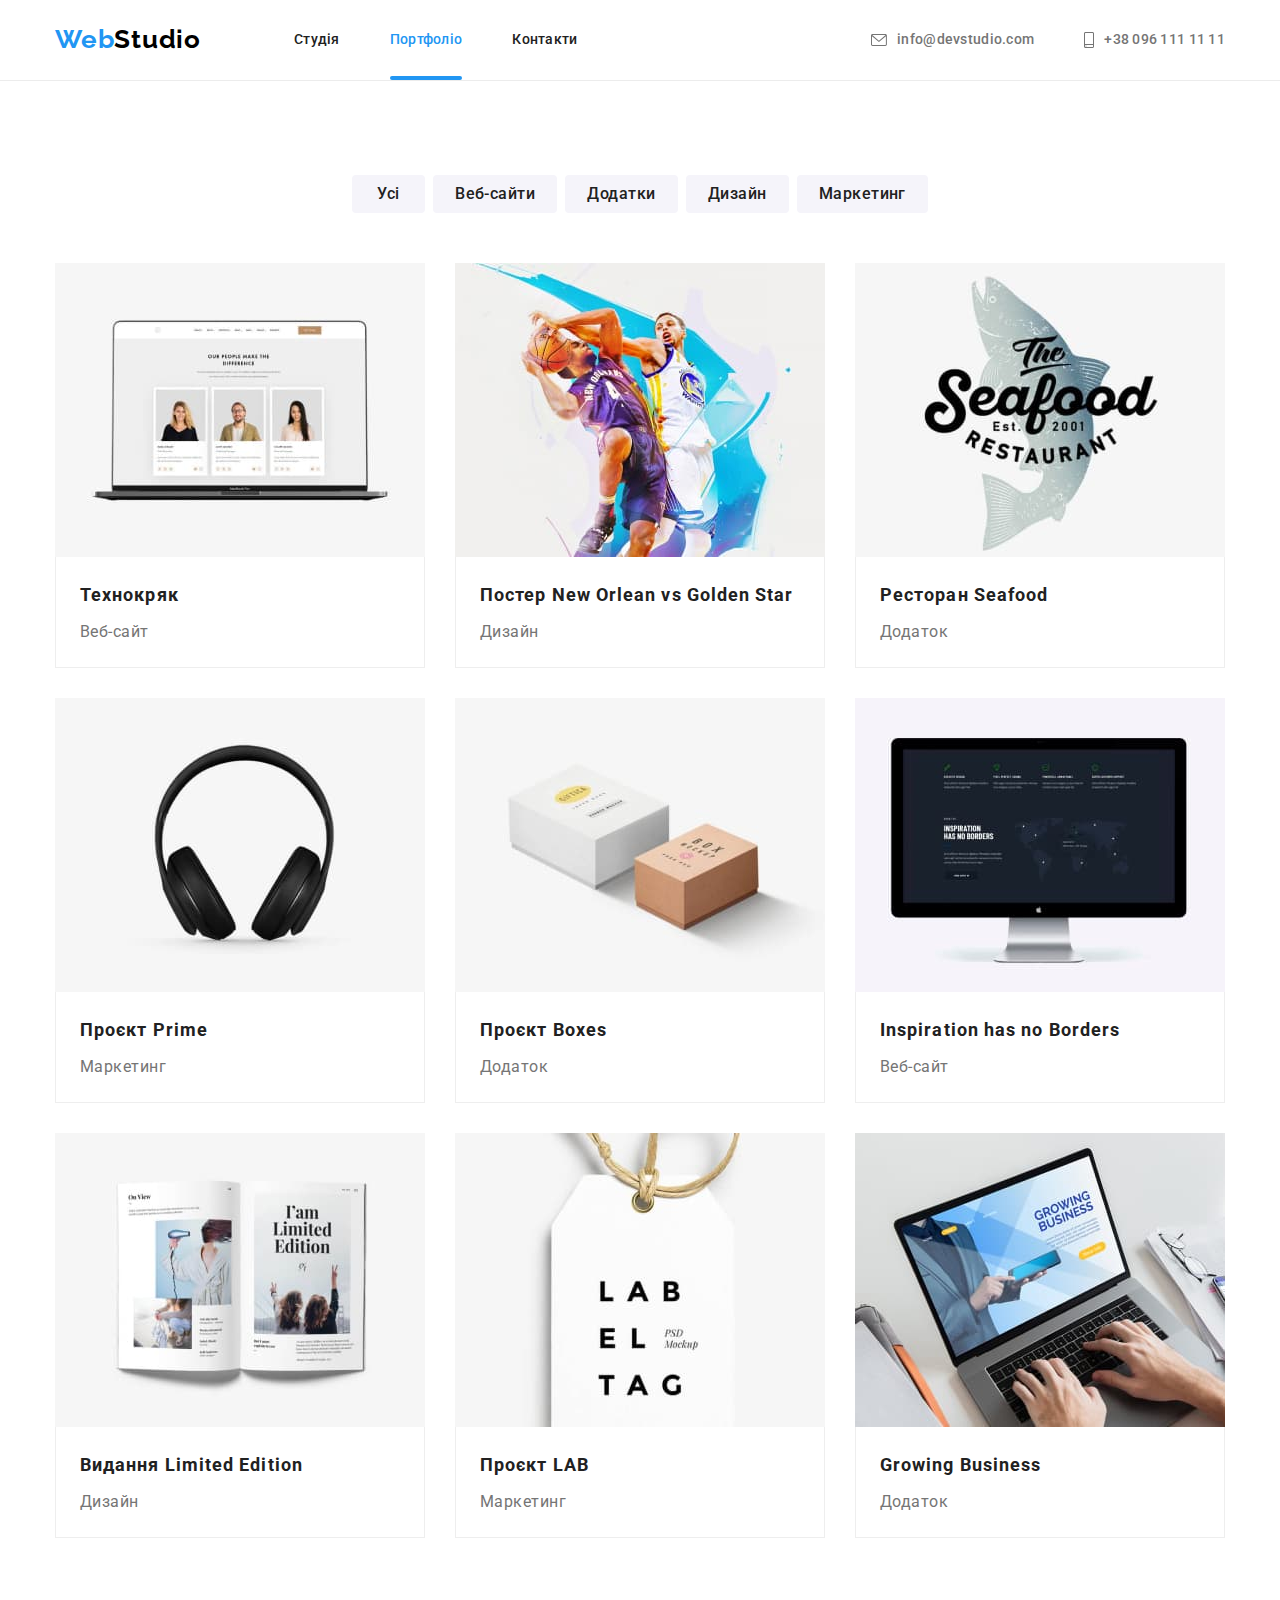
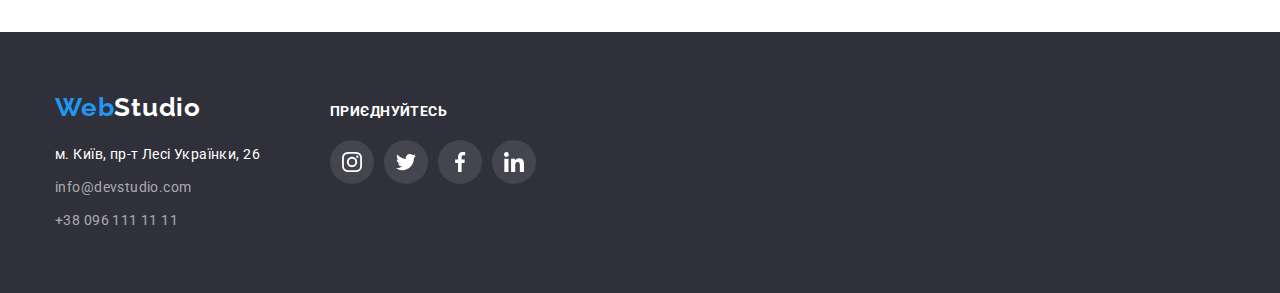
==== portfolio.html @ dbfc3d54 "add footer-form" ====
<!DOCTYPE html>
<html lang="uk">
  <head>
    <meta charset="UTF-8" />
    <meta http-equiv="X-UA-Compatible" content="IE=edge" />
    <meta name="viewport" content="width=device-width, initial-scale=1.0" />
    <title>WebStudio</title>
    <link rel="preconnect" href="https://fonts.googleapis.com" />
    <link rel="preconnect" href="https://fonts.gstatic.com" crossorigin />
    <link
      href="https://fonts.googleapis.com/css2?family=Raleway:wght@700&family=Roboto:wght@400;500;700;900&display=swap"
      rel="stylesheet"
    />
    <link
      rel="stylesheet"
      href="https://cdn.jsdelivr.net/npm/modern-normalize@1.1.0/modern-normalize.min.css"
    />
    <link rel="stylesheet" href="./css/style.css" />
  </head>
  <body>
    <header>
      <div class="header-container container">
        <nav class="main-nav">
          <a href="./index.html" class="logo">
            <span class="first-part">Web</span
            ><span class="second-part">Studio</span>
          </a>
          <ul class="site-nav">
            <li class="site-nav-items">
              <a href="./index.html" class="link">Студія</a>
            </li>
            <li class="site-nav-items">
              <a href="" class="link current">Портфоліо</a>
            </li>
            <li class="site-nav-items"><a href="" class="link">Контакти</a></li>
          </ul>
        </nav>
        <ul class="auth-nav">
          <li class="auth-nav-items">
            <a href="mailto:info@devstudio.com" class="link">
              <svg class="auth-nav-icons" width="16" height="12">
                <use href="./images/icons.svg#envelope"></use>
              </svg>
              <span class="contact-text">info@devstudio.com</span>
            </a>
          </li>
          <li class="auth-nav-items">
            <a href="tel:+380961111111" class="link">
              <svg class="auth-nav-icons" width="10" height="16">
                <use href="./images/icons.svg#smartphone"></use>
              </svg>
              <span class="contact-text">+38 096 111 11 11</span>
            </a>
          </li>
        </ul>
      </div>
    </header>

    <!-- MAIN -->
    <main>
      <section class="portfolio">
        <div class="container">
          <h1 hidden>Портфоліо</h1>
          <ul class="list-button">
            <li class="filter">
              <button type="button" class="button">Усі</button>
            </li>
            <li class="filter">
              <button type="button" class="button">Веб-сайти</button>
            </li>
            <li class="filter">
              <button type="button" class="button">Додатки</button>
            </li>
            <li class="filter">
              <button type="button" class="button">Дизайн</button>
            </li>
            <li class="filter">
              <button type="button" class="button">Маркетинг</button>
            </li>
          </ul>
          <ul class="project-list">
            <li class="item">
              <a href="" class="item-link">
                <div class="card-thumb">
                  <img
                    src="./images/websitetehnokruk.jpg"
                    alt="веб-сайт технокряк"
                  />
                  <div class="card-label"> 
                    <p>Ресурс пропонує комплексні пропозиції з різним рівнем функціоналу та сервісів. Все це дозволить відвідувачу отримати
                      вичерпні відомості про компанію чи приватну особу.</p>
                  </div>
                </div>
                <div class="card-content">
                  <h2 class="item-title">Технокряк</h2>
                  <p class="text">Веб-сайт</p>
                </div>
              </a>
            </li>
            <li class="item">
              <a href="" class="item-link">
                <div class="card-thumb">
                  <img src="./images/designposter.jpg" alt="дизайн постера" />
                  <div class="card-label">
                    <p>Ресурс пропонує комплексні пропозиції з різним рівнем функціоналу та сервісів. Все це дозволить відвідувачу
                      отримати
                      вичерпні відомості про компанію чи приватну особу.</p>
                  </div>
                </div>
                <div class="card-content">
                  <h2 class="item-title">Постер New Orlean vs Golden Star</h2>
                  <p class="text">Дизайн</p>
                </div>
              </a>
            </li>
            <li class="item">
              <a href="" class="item-link">
                <div class="card-thumb">
                  <img src="./images/cafeapp.jpg" alt="додаток для ресторану" />
                  <div class="card-label">
                    <p>Ресурс пропонує комплексні пропозиції з різним рівнем функціоналу та сервісів. Все це дозволить відвідувачу
                      отримати
                      вичерпні відомості про компанію чи приватну особу.</p>
                  </div>
                </div>
                <div class="card-content">
                  <h2 class="item-title">Ресторан Seafood</h2>
                  <p class="text">Додаток</p>
                </div>
              </a>
            </li>
            <li class="item">
              <a href="" class="item-link">
                <div class="card-thumb">
                  <img
                    src="./images/marketingproject.jpg"
                    alt="маркетинг проект Prime"
                  />
                <div class="card-label">
                  <p>Ресурс пропонує комплексні пропозиції з різним рівнем функціоналу та сервісів. Все це дозволить відвідувачу
                    отримати
                    вичерпні відомості про компанію чи приватну особу.</p>
                </div>
                </div>
                <div class="card-content">
                  <h2 class="item-title">Проєкт Prime</h2>
                  <p class="text">Маркетинг</p>
                </div>
              </a>
            </li>
            <li class="item">
              <a href="" class="item-link">
                <div class="card-thumb">
                  <img
                    src="./images/boxesapp.jpg"
                    alt="додаток проекту Boxes"
                  />
                  <div class="card-label">
                    <p>Ресурс пропонує комплексні пропозиції з різним рівнем функціоналу та сервісів. Все це дозволить відвідувачу
                      отримати
                      вичерпні відомості про компанію чи приватну особу.</p>
                  </div>
                </div>
                <div class="card-content">
                  <h2 class="item-title">Проєкт Boxes</h2>
                  <p class="text">Додаток</p>
                </div>
              </a>
            </li>
            <li class="item">
              <a href="" class="item-link">
                <div class="card-thumb">
                  <img src="./images/website.jpg" alt="веб-сайт" />
                  <div class="card-label">
                    <p>Ресурс пропонує комплексні пропозиції з різним рівнем функціоналу та сервісів. Все це дозволить відвідувачу
                      отримати
                      вичерпні відомості про компанію чи приватну особу.</p>
                  </div>
                </div>
                <div class="card-content">
                  <h2 class="item-title">Inspiration has no Borders</h2>
                  <p class="text">Веб-сайт</p>
                </div>
              </a>
            </li>
            <li class="item">
              <a href="" class="item-link">
                <div class="card-thumb">
                  <img src="./images/magazindesing.jpg" alt="дизайн журналу" />
                  <div class="card-label">
                    <p>Ресурс пропонує комплексні пропозиції з різним рівнем функціоналу та сервісів. Все це дозволить відвідувачу
                      отримати
                      вичерпні відомості про компанію чи приватну особу.</p>
                  </div>
                </div>
                <div class="card-content">
                  <h2 class="item-title">Видання Limited Edition</h2>
                  <p class="text">Дизайн</p>
                </div>
              </a>
            </li>
            <li class="item">
              <a href="" class="item-link">
                <div class="card-thumb">
                  <img
                    src="./images/marketinglab.jpg"
                    alt="маркетинг проект LAB"
                  />
                  <div class="card-label">
                    <p>Ресурс пропонує комплексні пропозиції з різним рівнем функціоналу та сервісів. Все це дозволить відвідувачу
                      отримати
                      вичерпні відомості про компанію чи приватну особу.</p>
                  </div>
                </div>
                <div class="card-content">
                  <h2 class="item-title">Проєкт LAB</h2>
                  <p class="text">Маркетинг</p>
                </div>
              </a>
            </li>
            <li class="item">
              <a href="" class="item-link">
                <div class="card-thumb">
                  <img src="./images/businessapp.jpg" alt="бізнес додаток" />
                  <div class="card-label">
                    <p>Ресурс пропонує комплексні пропозиції з різним рівнем функціоналу та сервісів. Все це дозволить відвідувачу
                      отримати
                      вичерпні відомості про компанію чи приватну особу.</p>
                  </div>
                </div>
                <div class="card-content">
                  <h2 class="item-title">Growing Business</h2>
                  <p class="text">Додаток</p>
                </div>
              </a>
            </li>
          </ul>
        </div>
      </section>
    </main>

    <!-- FOOTER -->
    <footer class="footer">
      <div class="container footer-container">
        <div class="footer-container-adress">
          <a href="./index.html" class="footer-logo">
            <span class="first-part">Web</span><span class="second-variant">Studio</span>
          </a>
          <address class="adress">
            <ul class="adress-list">
              <li class="adress-list-item">
                <a href="https://goo.gl/maps/c7woirHpgmud5ky19" target="_blank" rel="noreferrer noopener" class="link">м.
                  Київ, пр-т Лесі Українки, 26</a>
              </li>
              <li class="adress-list-item">
                <a href="mailto:info@devstudio.com" class="link-contact">info@devstudio.com</a>
              </li>
              <li>
                <a href="tel:+380961111111" class="link-contact">+38 096 111 11 11</a>
              </li>
            </ul>
          </address>
        </div>
        <div class="footer-container-socials-links">
          <h3 class="socials-links-title">приєднуйтесь</h3>
          <ul class="footer-socials-list">
            <li class="socials-item">
              <a class="footer-socials-link" href="https://www.instagram.com/" target="_blank"
                rel="nofollow noopener noreferrer" aria-label="instagram">
                <svg class="footer-socials-icon" width="20" height="20">
                  <use href="./images/icons.svg#instagram-2"></use>
                </svg>
              </a>
            </li>
            <li class="socials-item">
              <a class="footer-socials-link" href="https://twitter.com/" target="_blank" rel="nofollow noopener noreferrer"
                aria-label="twitter">
                <svg class="footer-socials-icon" width="20" height="20">
                  <use href="./images/icons.svg#twitter-1"></use>
                </svg>
              </a>
            </li>
            <li class="socials-item">
              <a class="footer-socials-link" href="https://uk-ua.facebook.com/" target="_blank"
                rel="nofollow noopener noreferrer" aria-label="facebook">
                <svg class="footer-socials-icon" width="20" height="20">
                  <use href="./images/icons.svg#facebook-1"></use>
                </svg>
              </a>
            </li>
            <li class="socials-item">
              <a class="footer-socials-link" href="https://ua.linkedin.com/" target="_blank"
                rel="nofollow noopener noreferrer" aria-label="linkedin">
                <svg class="footer-socials-icon" width="20" height="20">
                  <use href="./images/icons.svg#linkedin-1"></use>
                </svg>
              </a>
            </li>
          </ul>
        </div>
      </div>
    </footer>
  </body>
</html>
---- css/style.css ----
:root {
    --primary-text-color: #757575;
    --accent-color: #2196F3;
    --second-bck-color: #2F303A;
    --third--bck-color: #F5F4FA;
    --white-color: #FFFFFF;
    --second-text-color: #212121;
    --logo-first-color: #000000;
    --logo-second-color: rgba(255, 255, 255, 1);
    --color-transition: color 250ms cubic-bezier(0.4, 0, 0.2, 1);
    --bck-transition: background-color 250ms cubic-bezier(0.4, 0, 0.2, 1);
    --shadow-transition: box-shadow 250ms cubic-bezier(0.4, 0, 0.2, 1);
    --border-transition: border 250ms cubic-bezier(0.4, 0, 0.2, 1);
    }


body{
    color: var(--primary-text-color);
    background-color: var(--white-color);
    font-family: 'Roboto', sans-serif;
}


/* RESET */
h1, h2, h3, h4, h5, h6, p {
    margin: 0;
}

img {
    display: block;
}


header { 
    border-bottom: 1px solid #ECECEC;;
    background-color: var(--white-color);
}

ul{
    list-style: none;
    margin: 0;
    padding: 0;
}
a {
    text-decoration: none;
}

.container {
    width: 1200px;
    margin: 0 auto;
    padding: 0 15px;
}

.section {
    padding-top: 94px;
    padding-bottom: 94px;
}

/* HEADER */
.header-container {
    display: flex;
    align-items: center;
    justify-content: space-between;
}

/* logo */
.logo {
    display: block;
    margin-right: 93px;
    padding: 24px 0 25px;
    font-family: 'Raleway', sans-serif;
    font-weight: 700;
    font-size: 26px;
    line-height: 1.19;
    letter-spacing: 0.03em;
}
.logo .first-part {
    color: var(--accent-color);
}
.logo .second-part {
    color: var(--logo-first-color);
}
.logo .second-variant {
    color: var(--logo-second-color);
}


.main-nav {
    display: flex;
    align-items: center;
}


/* Site-nav */
.site-nav-items:not(:last-child),
.auth-nav-items:not(:last-child){
    margin-right: 50px;
}

.link {
    display: flex;
    align-items: center;
    gap: 10px;

    color: var(--primary-text-color);
    font-weight: 500;
    font-size: 14px;
    line-height: 1.14;
    letter-spacing: 0.02em
}

.link:hover,
.link:focus {
    color: var(--accent-color);
}

.auth-nav-icons {
    fill: currentColor;
}
.site-nav {
    display: flex;
    align-items: center;
}
.site-nav-items {
    position: relative;
}
.site-nav .link {
    padding: 32px 0;
    font-weight: 500;
    font-size: 14px;
    line-height: 1.14;
    letter-spacing: 0.02em;
    color: var(--second-text-color);

}
.site-nav .link:hover,
.site-nav .link:focus {
    color: var(--accent-color);
    transition: var(--color-transition);
}
.site-nav .link.current {
    color: var(--accent-color);
}
.site-nav .link.current::after {
    content: "";
    position: absolute;
    bottom: 0;
    left: 0;
    width: 100%;
    height: 4px;
    background-color: #2196F3;
    border-radius: 2px;
}
.auth-nav {
    display: flex;
    align-items: center;
}
.auth-nav .link {
    transition: var(--color-transition);
}


/* HERO */
.hero {
    max-width: 1600px;
    margin-right: auto;
    margin-left: auto;
    padding-top: 200px;
    padding-bottom: 200px;
    text-align: center;
    background-color: rgba(47, 48, 58, 0.4);
    background-image: linear-gradient(to right,
            rgba(47, 48, 58, 0.4),
            rgba(47, 48, 58, 0.4)), url(../images/bc-hero.jpg);
    

}
.hero .hero-tittle{
    max-width: 696px;
    margin-right: auto;
    margin-left: auto;
    margin-bottom: 30px;
    font-weight: 900;
    font-size: 44px;
    line-height: 1.36;
    text-align: center;
    letter-spacing: 0.06em;
    text-transform: uppercase;
    color: var(--white-color);
}

.button {
    min-width: 216px;
    border: none;
    border-radius: 4px;
    padding: 10px 32px;
    font-family: inherit;
    font-weight: 700;
    font-size: 16px;
    line-height: 1.88;
    align-items: center;
    text-align: center;
    letter-spacing: 0.06em;
    color: var(--white-color);
    background-color: var(--accent-color);
    cursor: pointer;

    transition: var(--bck-transition);
   

}

.button:hover,
.button:focus {
    background-color: #188CE8;
}

.backdrop {
    position: fixed;
    top: 0;
    left: 0;
    
    width: 100%;
    height: 100%;padding-top: 221px;
    padding-left: 536px;

    background: rgba(0, 0, 0, 0.2);

    transform: scale(1);
    transition: transform 300ms cubic-bezier(0.4, 0, 0.2, 1), opacity 250ms cubic-bezier(0.4, 0, 0.2, 1), visibility 250ms cubic-bezier(0.4, 0, 0.2, 1);
}
.backdrop.is-hidden {
    visibility: hidden;
    opacity: 0;
    pointer-events: none;

    transform: scale(0);
}
.modal {
    display: flex;
    justify-content: flex-end;
    padding-top: 8px;
    padding-right: 8px;

    position: absolute;
    top: 50%;
    left: 50%;
    transform: translate(-50%, -50%);
   
    min-width: 528px;
    min-height: 581px;

    background: #FFFFFF;
    box-shadow: 0px 1px 3px rgba(0, 0, 0, 0.12), 0px 1px 1px rgba(0, 0, 0, 0.14), 0px 2px 1px rgba(0, 0, 0, 0.2);
    border-radius: 4px;
}
.modal-button {
    display: flex;
    justify-content: center;
    align-items: center;

    weight: 30px;
    height: 30px;

    background: #FFFFFF;
    border: 1px solid rgba(0, 0, 0, 0.1);
    border-radius: 50%;
    cursor: pointer;
}

.modal-button-icon {
}

/* Section */
.section-title {
    margin-bottom: 50px;
    font-weight: 700;
    font-size: 36px;
    line-height: 1.17;
    text-align: center;
    letter-spacing: 0.03em;
    color: var(--second-text-color);
}

/* FEATURES */
.features-list {
    display: flex;
    gap: 30px;
}

.features-list .item {
    flex-basis: calc((100% - 90px) / 4);
}
.cotnainer-icon {
    display: flex;
    align-items: center;
    justify-content: center;
    margin-bottom: 30px;
    width: 270px;
    height: 120px;
    background: #F5F4FA;
    border-radius: 4px;
}
.features-list .subtitle {
    margin-bottom: 10px;
    font-weight: 700;
    font-size: 14px;
    line-height: 1.14;
    letter-spacing: 0.03em;
    text-transform: uppercase;
    color: var(--second-text-color);
}
.features-list .item .text {
    font-size: 14px;
    line-height: 1.71;
    letter-spacing: 0.03em;
}

/* WORKS */
.works-items {
    display: flex;
    gap: 30px;
}
.section-works {
    padding-top: 0;
    padding-bottom: 94px;
}
.thumb {
    position: relative;
}

.label {
    position: absolute;
    left: 0;
    bottom: 0;
    width: 100%;
    
    padding-top: 27px;
    padding-bottom: 27px;

    font-weight: 700;
    font-size: 14px;
    line-height: 1.14;
    text-align: center;
    letter-spacing: 0.03em;
    text-transform: uppercase;
    
    color: #FFFFFF;
    background: rgba(47, 48, 58, 0.8);
}


/* OUR TEAM */
.team-list {
    display: flex;
    gap: 30px;
}
.employees {
    background-color: var(--third--bck-color);
}
.team-list .card {
    background: var(--white-color);
    box-shadow: 0px 1px 3px rgba(0, 0, 0, 0.12), 0px 1px 1px rgba(0, 0, 0, 0.14), 0px 2px 1px rgba(0, 0, 0, 0.2);
    border-radius: 0px 0px 4px 4px;
}
.team-list .card-title {
    margin-top: 30px;
    margin-bottom: 10px;
    font-weight: 500;
    font-size: 16px;
    line-height: 1.19;
    text-align: center;
    letter-spacing: 0.03em;
    color: var(--second-text-color);
}
.team-list .text {
    margin-bottom: 16px;
    font-size: 16px;
    line-height: 1.19;
    text-align: center;
    letter-spacing: 0.03em;
}
.socials-list {
    display: flex;
    margin-bottom: 30px;
    justify-content: center;
    gap: 10px;
}
.socials-link {
    display: flex;
    justify-content: center;
    align-items: center;
    width: 44px;
    height: 44px;
    border-radius: 50%;
    background-color: #FFFFFF;
    color: #AFB1B8;

    transition: var(--bck-transition), var(--color-transition);
}
.socials-link:hover, 
.socials-link:focus {
    background-color: #2196F3;
    color: #FFFFFF;
}
.socials-icon {
    fill: currentColor;
}

/* OUR CLIENTS */
.clients-list {
    display: flex;
    justify-content: center;
    gap: 30px;
}
.clients-item-link {
    display: flex;
    justify-content: center;
    align-items: center;
    width: 170px;
    height: 92px;
    border: 1px solid #AFB1B8;
    border-radius: 4px;
    padding: 16px 32px;

    background-color: var(--white-color);
    color: #AFB1B8;

    transition: var(--color-transition), var(--border-transition)
}
.clients-item-link:hover,
.clients-item-link:focus {
    color: var(--accent-color);
    border: 1px solid var(--accent-color);
}
.clients-icon {
    fill: currentColor;
}





/* PORTFOLIO */
.portfolio {
    padding-top: 94px;
    padding-bottom: 94px;
    background-color: var(--white-color);
}

.list-button {
    display: flex;
    gap: 8px;
    justify-content: center;
    margin-bottom: 50px;

}

.list-button .filter .button {
    min-width: 73px;
    border: none;
    border-radius: 4px;
    padding: 6px 22px;
    font-weight: 500;
    font-size: 16px;
    line-height: 1.62;
    text-align: center;
    letter-spacing: 0.03em;
    color: var(--second-text-color);
    background-color: var(--third--bck-color);
    cursor: pointer;

    transition: var(--color-transition), var(--bck-transition), var(--shadow-transition);
}

.filter .button:hover,
.filter .button:focus
 {
    color: var(--white-color);
    background-color: var(--accent-color);
    box-shadow: 0px 3px 1px rgba(0, 0, 0, 0.1), 0px 1px 2px rgba(0, 0, 0, 0.08), 0px 2px 2px rgba(0, 0, 0, 0.12);

}

.project-list {
    display: flex;
    flex-wrap: wrap;
    gap: 30px;
    
}
   

.project-list .item {
    flex-basis: 370px;
}
.project-list .item-link {
    display: block;

    transition: var(--shadow-transition);
}
.project-list .item-link:hover,
.project-list .item-link:focus {
    box-shadow: 0px 1px 1px rgba(0, 0, 0, 0.12), 0px 4px 4px rgba(0, 0, 0, 0.06), 1px 4px 6px rgba(0, 0, 0, 0.16);
}
.card-thumb{
    position: relative;
    overflow: hidden;
}
.card-label {
    position: absolute;
    bottom: 0;
    left: 0;
    width: 100%;
    height: 100%;

    transform: translateY(101%);

    padding-top: 63px;
    padding-bottom: 63px;
    padding-left: 24px;
    padding-right: 24px;
    font-weight: 400;
    font-size: 18px;
    line-height: 1.56;
    letter-spacing: 0.03em;
    
    color: #FFFFFF;
    background: rgba(33, 150, 243, 0.9);

    transition: transform 250ms cubic-bezier(0.4, 0, 0.2, 1);
}
.item-link:hover .card-label {
    transform: translateY(0%);
}

.card-content {
    padding-top: 20px;
    padding-left: 24px;
    padding-right: 24px;
    padding-bottom: 20px;
    border-bottom: 1px solid #EEEEEE;
    border-right: 1px solid #EEEEEE;
    border-left: 1px solid #EEEEEE;
}

.item .item-title {
    margin-bottom: 4px;
    font-weight: 700;
    font-size: 18px;
    line-height: 2;
    letter-spacing: 0.06em;
    color: var(--second-text-color);

}
.item .text {
    font-size: 16px;
    line-height: 1.88;
    letter-spacing: 0.03em;
    color: var(--primary-text-color)
}



/* Footer */
footer {
    background-color: var(--second-bck-color);
    padding-top: 60px;
    padding-bottom: 60px;
}

.footer-container {
    display: flex;
    align-items: baseline;
}
.footer-container-adress {
    margin-right: 70px;
}

.footer-container-socials-links {
    margin-right: 93px;
}
.socials-links-title {
    margin-bottom: 20px;
    font-weight: 700;
    font-size: 14px;
    line-height: 1.14;
    letter-spacing: 0.03em;
    text-transform: uppercase;
    
    color: #FFFFFF;
}

.footer-socials-list {
    display: flex;
    justify-content: center;
    gap: 10px;
}

.footer-socials-link {
    display: flex;
    align-items: center;
    justify-content: center;
    width: 44px;
    height: 44px;
    border-radius: 50%;
    background-color: rgba(255, 255, 255, 0.1);
    color: #FFFFFF;

    transition: var(--color-transition), var(--bck-transition);
}
.footer-socials-link:hover,
.footer-socials-link:focus {
    background-color: #2196F3;
    color: #FFFFFF;
}

.footer-socials-icon {
    fill: currentColor;
}
.footer-logo {
    display: block;
    margin-bottom: 20px;
    font-family: 'Raleway', sans-serif;
    font-weight: 700;
    font-size: 26px;
    line-height: 1.19;
    letter-spacing: 0.03em;
}

.footer-logo .first-part {
    color: var(--accent-color);
}

.footer-logo .second-variant {
    color: var(--logo-second-color);
}

.adress-list-item {
    margin-bottom: 9px;
}
.adress-list .link {
    font-style: normal;
    font-weight: 400;
    font-size: 14px;
    line-height: 1.71;
    letter-spacing: 0.03em;
    color: var(--white-color);

    transition: var(--color-transition);
}
.adress-list .link:hover,
.adress-list .link:focus {
    color: var(--accent-color);
}
.adress-list .link-contact {
    font-style: normal;
    font-weight: 400;
    font-size: 14px;
    line-height: 1.71;
    letter-spacing: 0.03em;
    color: rgba(255, 255, 255, 0.6);
}

.footer-form {}

.footer-form-label {}

.form-label-text {
    display: block;
    margin-bottom: 20px;

    font-weight: 700;
        font-size: 14px;
        line-height: 1.14;
        letter-spacing: 0.03em;
        text-transform: uppercase;
        color: #FFFFFF;
}

.footer-form-container {
    display: flex;
}

.form-label-input {
    min-width: 358px;
    margin-right: 12px;
    padding-top: 15px;
    padding-bottom: 15px;
    padding-left: 16px;
    

    font-size: 16px;
    line-height: 1.25;
    background-color: transparent;
    border: 1px solid rgba(255, 255, 255, 0.3);
    border-radius: 4px;
    color: #FFFFFF;
}

.footer-form-button {
    position: relative;
   
    padding-left: 28px;
    padding-top: 10px;
    padding-bottom: 10px;
    padding-right: 62px;

    font-weight: 700;
    font-size: 16px;
    line-height: 1.88;
    letter-spacing: 0.06em;

    color: #FFFFFF;
    background: #2196F3;
    box-shadow: 0px 4px 4px rgba(0, 0, 0, 0.15);
    border-radius: 4px;
    border: none;
    cursor: pointer;
}

.footer-form-button-icon {
    position: absolute;
    left: 148px;
    top: 13px;
}
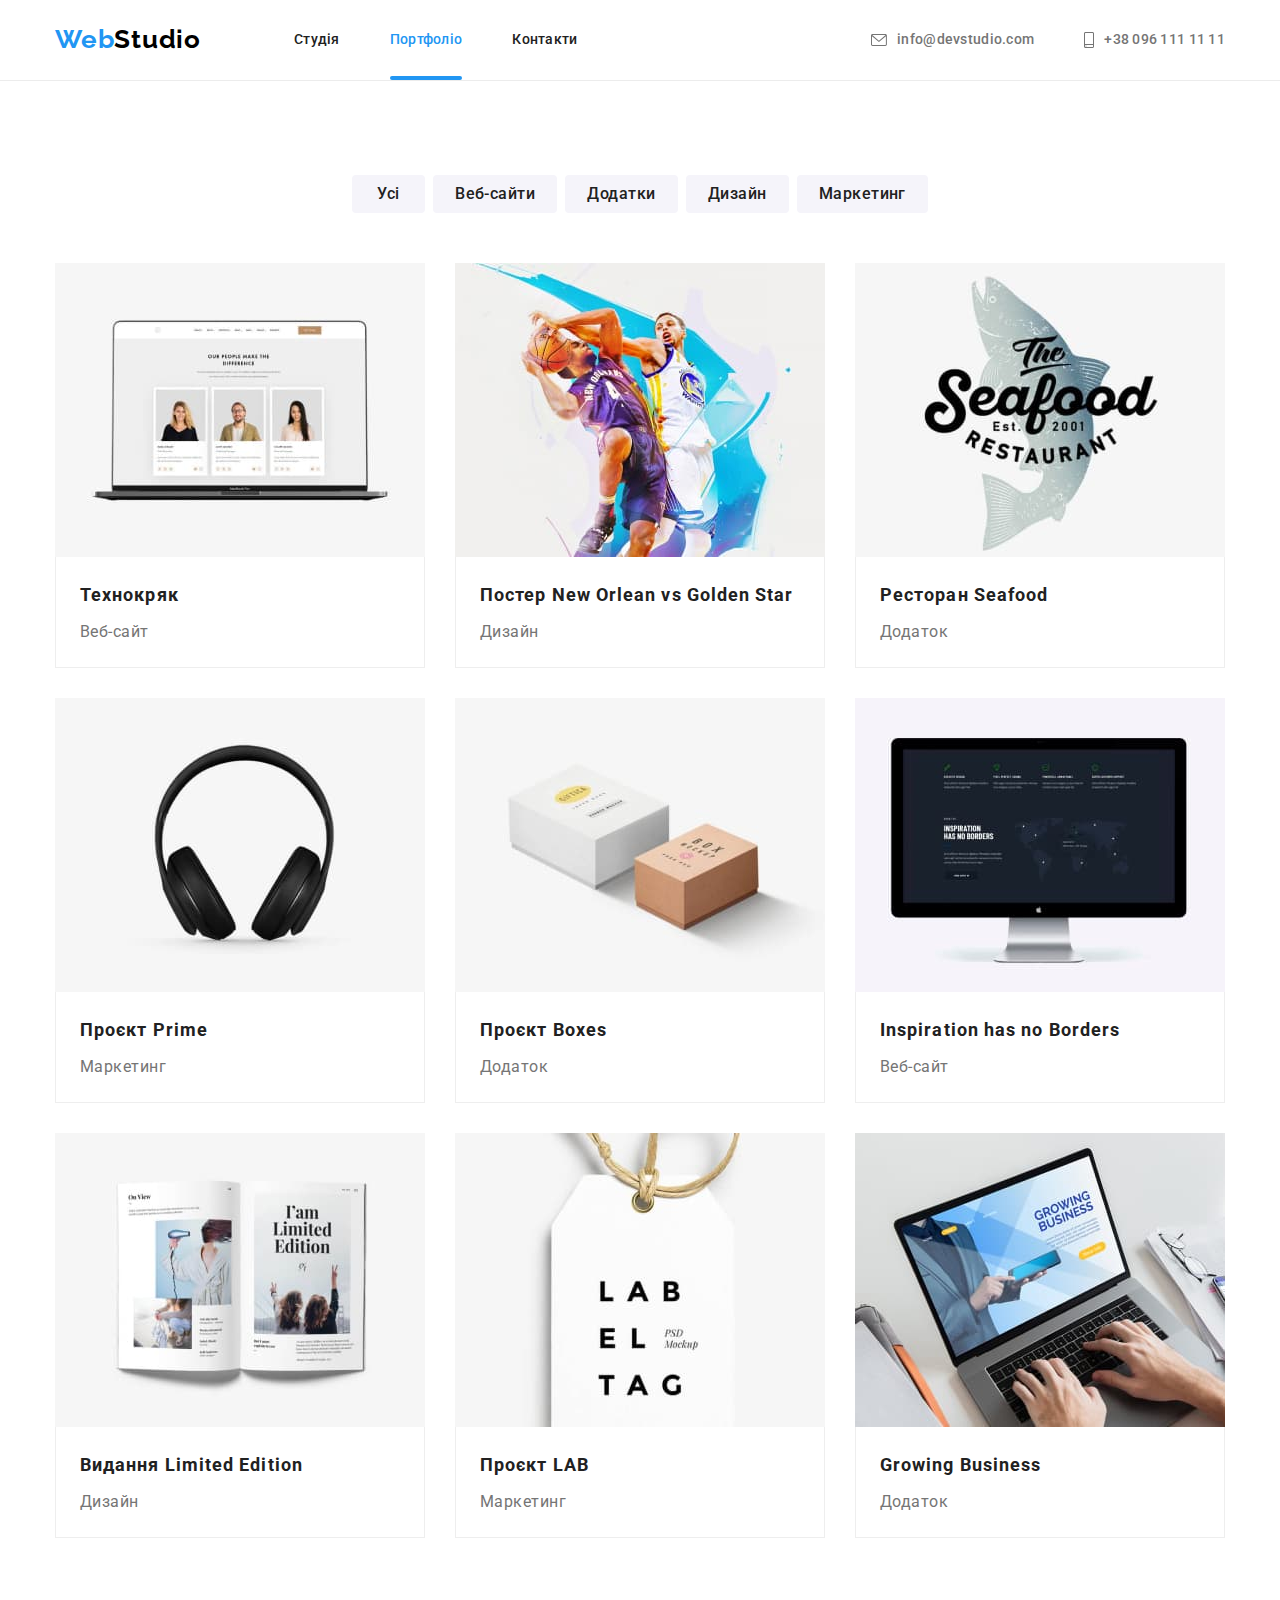
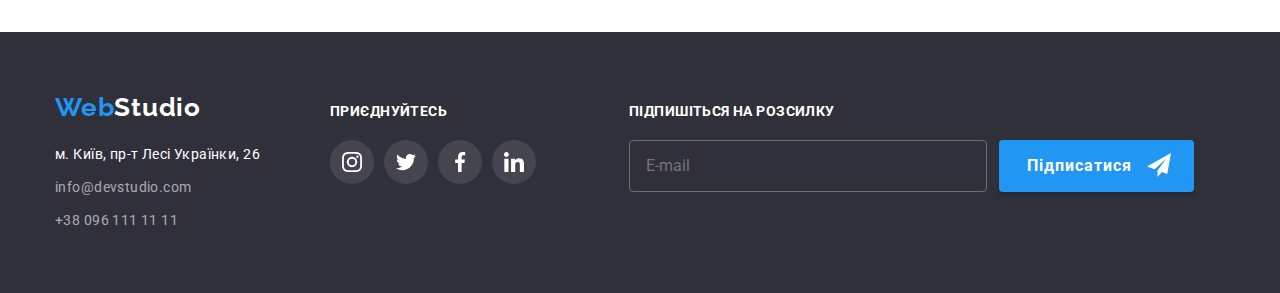
==== commit 64679596: "correct mistakes" ====
--- a/portfolio.html
+++ b/portfolio.html
@@ -298,6 +298,22 @@
             </li>
           </ul>
         </div>
+        <form class="footer-form">
+          <label class="footer-form-label">
+            <b class="form-label-text">Підпишіться на розсилку</b>
+            <div class="footer-form-container">
+              <input type="email" class="form-label-input" name="email" placeholder="E-mail" />
+              <button type="submit" class="footer-form-button">
+                Підписатися
+                <span class="footer-form-button-icon">
+                  <svg class="" width="24" height="24">
+                    <use href="./images/icons.svg#icon-send"></use>
+                  </svg>
+                </span>
+              </button>
+            </div>
+          </label>
+        </form>
       </div>
     </footer>
   </body>
--- a/css/style.css
+++ b/css/style.css
@@ -221,8 +221,7 @@
     left: 0;
     
     width: 100%;
-    height: 100%;padding-top: 221px;
-    padding-left: 536px;
+    height: 100%;
 
     background: rgba(0, 0, 0, 0.2);
 
@@ -238,9 +237,7 @@
 }
 .modal {
     display: flex;
-    justify-content: flex-end;
-    padding-top: 8px;
-    padding-right: 8px;
+    justify-content: center;
 
     position: absolute;
     top: 50%;
@@ -255,9 +252,14 @@
     border-radius: 4px;
 }
 .modal-button {
-    display: flex;
-    justify-content: center;
-    align-items: center;
+    position: absolute;
+    right: 8px;
+    top: 8px;
+
+    display: flex;
+    justify-content: center;
+    align-items: center;
+    margin-bottom: 2px;
 
     weight: 30px;
     height: 30px;
@@ -267,8 +269,192 @@
     border-radius: 50%;
     cursor: pointer;
 }
-
 .modal-button-icon {
+    transition: fill 250ms cubic-bezier(0.4, 0, 0.2, 1);;
+}
+.modal-button-icon:hover {
+    fill: #2196F3;
+}
+
+.modal-form {
+    display: inline-block;
+    
+    padding: 40px;
+    
+}
+
+.modal-form-text {
+    margin-bottom: 12px;
+
+    display: block;
+
+    font-weight: 700;
+    font-size: 20px;
+    line-height: 1.15;
+    text-align: center;
+    letter-spacing: 0.03em;
+    
+    color: #212121;
+}
+
+.modal-form-label {
+    position: relative;
+
+    display: flex;
+    flex-direction: column;
+    margin-bottom: 10px;
+}
+
+
+.modal-form-label-span {
+    padding-bottom: 4px;
+
+    text-align: left;
+
+    font-weight: 400;
+    font-size: 12px;
+    line-height: calc(14/12);
+    letter-spacing: 0.01em;
+    
+    color: #757575;
+}
+
+.modal-form-label-container {
+    position: relative;
+}
+
+.modal-form-label-input {
+    padding-left: 42px;
+    height: 40px;
+    width: 100%;
+
+    display: block;
+
+    border: 1px solid rgba(33, 33, 33, 0.2);
+    border-radius: 4px;
+
+    transition: border-color 250ms cubic-bezier(0.4, 0, 0.2, 1), fill 250ms cubic-bezier(0.4, 0, 0.2, 1);
+}
+
+.modal-form-label-input:hover,
+.modal-form-label-input:focus {
+    border-color: #2196F3;
+}
+
+.modal-form-label-input:hover + .modal-form-label-icon {
+    fill: #2196F3;
+}
+.modal-form-label-input:focus+.modal-form-label-icon {
+    fill: #2196F3;
+}
+input:focus-visible {
+    outline: none;
+}
+
+
+.modal-form-label-icon {
+    position: absolute;
+    top: 50%;
+    left: 15px;
+
+    transform: translate(-50%, -50%);
+}
+
+
+.modal-form-label-textarea {
+    height: 120px;
+
+
+    padding: 8px;
+    font-family: inherit;
+    font-size: inherit;
+
+    border: 1px solid rgba(33, 33, 33, 0.2);
+    border-radius: 4px;
+    
+    resize: none;
+
+    transition: border 250ms cubic-bezier(0.4, 0, 0.2, 1);
+}
+
+.modal-form-label-textarea:hover,
+.modal-form-label-textarea:focus {
+    border: 1px solid #2196F3;
+}
+.modal-form-label-textarea:focus-visible {
+    outline: none;
+}
+
+.modal-form-label-textarea::placeholder {
+    font-weight: 400;
+    font-size: 12px;
+    line-height: calc(14/12);
+    letter-spacing: 0.01em;
+    
+    color: rgba(117, 117, 117, 0.5);
+}
+.modal-label-condition {
+    margin-bottom: 30px;
+
+    display: flex;
+    align-items: center;
+    justify-content: center;
+    gap: 7px;
+}
+
+.modal-form-label-checkbox {
+    appearance: none;
+
+}
+
+.modal-label-condition-icon .unchecked {
+    opacity: 1;
+
+}
+.modal-form-label-checkbox:checked + .modal-label-condition-icon .unchecked {
+    opacity: 0;
+
+}
+
+.modal-label-condition-icon .checked {
+    opacity: 0;
+}
+.modal-form-label-checkbox:checked + .modal-label-condition-icon .checked {
+    opacity: 1;
+}
+
+.modal-label-condition-text {
+    font-weight: 400;
+    font-size: 14px;
+    line-height: calc(24/14);
+    letter-spacing: 0.03em;
+    
+    color: #757575;
+}
+
+.label-condition-link {
+    color: var(--accent-color);
+    text-decoration: underline;
+}
+
+.modal-form-button {
+    min-width: 200px;
+    padding: 10px 52px;
+
+    display: inline-block;
+    font-weight: 700;
+    font-size: 16px;
+    line-height: calc(30/16);
+    align-items: center;
+    text-align: center;
+    letter-spacing: 0.06em;
+    color: #FFFFFF;
+    
+    background: #2196F3;
+    box-shadow: 0px 4px 4px rgba(0, 0, 0, 0.15);
+    border-radius: 4px;
+    border: none;
+    cursor: pointer;
 }
 
 /* Section */
@@ -661,10 +847,6 @@
     color: rgba(255, 255, 255, 0.6);
 }
 
-.footer-form {}
-
-.footer-form-label {}
-
 .form-label-text {
     display: block;
     margin-bottom: 20px;
